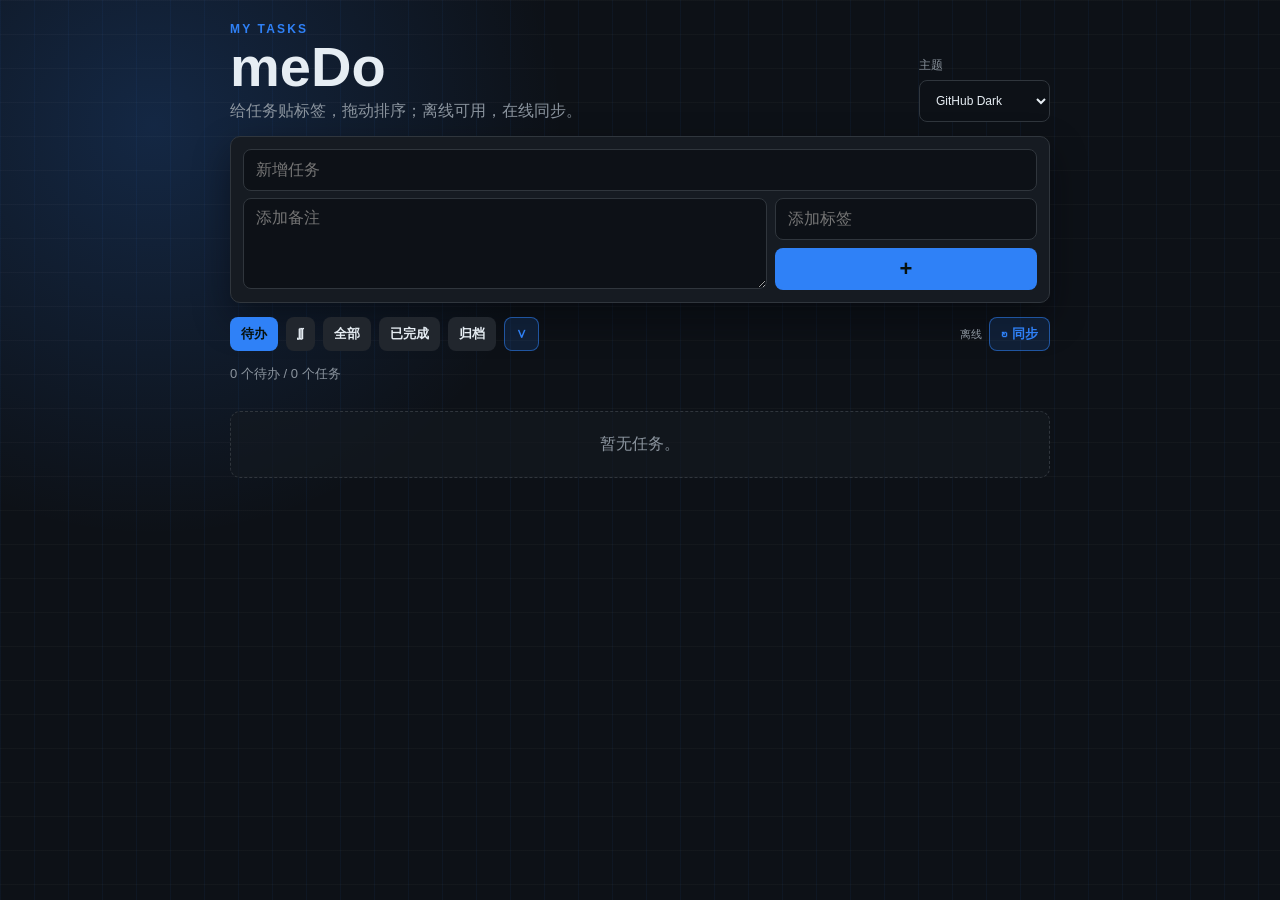
==== index.html @ c62c3bc5 "Avoid iOS standalone mode for Access login" ====
<!doctype html>
<html lang="zh-CN">
<head>
  <meta charset="utf-8">
  <meta name="viewport" content="width=device-width, initial-scale=1">
  <meta name="theme-color" content="#0d1117">
  <meta name="apple-mobile-web-app-title" content="meDo">
  <meta name="apple-mobile-web-app-status-bar-style" content="default">
  <title>meDo</title>
  <link rel="manifest" href="./manifest.webmanifest">
  <link rel="icon" href="./public/favicon.ico" sizes="any">
  <link rel="icon" type="image/png" sizes="32x32" href="./public/favicon-32.png">
  <link rel="icon" type="image/png" sizes="16x16" href="./public/favicon-16.png">
  <link rel="apple-touch-icon" href="./public/apple-touch-icon.png">
  <style>
    html {
      min-height: 100%;
      background: #0d1117;
    }

    body {
      min-height: 100dvh;
      margin: 0;
      background: #0d1117;
      color: #f0f6fc;
    }
  </style>
  <link rel="stylesheet" href="./src/styles/app.css?v=20260629h">
</head>
<body>
  <main class="app-shell">
    <header class="app-header">
      <div>
        <p class="eyebrow">MY TASKS</p>
        <h1>meDo</h1>
        <p class="subtitle">给任务贴标签，拖动排序；离线可用，在线同步。</p>
      </div>

      <label class="theme-control">
        <span>主题</span>
        <select id="themeSelect" aria-label="选择主题"></select>
      </label>
    </header>

    <form class="composer" id="todoForm">
      <div class="fields">
        <input id="todoTitle" name="title" autocomplete="off" maxlength="200" placeholder="新增任务" required>
        <div class="composer-detail-row">
          <textarea id="todoNote" name="note" maxlength="2000" placeholder="添加备注"></textarea>
          <div class="composer-side">
            <div class="tag-input-wrap">
              <input id="todoTags" name="tags" autocomplete="off" maxlength="200" placeholder="添加标签">
              <div class="tag-suggestions" id="tagSuggestions" hidden></div>
            </div>
            <div class="form-actions">
              <button class="cancel-edit-button" id="cancelEditButton" type="button" aria-label="取消编辑" title="取消编辑" hidden>×</button>
              <button class="add-button" type="submit" aria-label="添加" title="添加">+</button>
            </div>
          </div>
        </div>
      </div>
    </form>

    <section class="controls" aria-label="任务筛选">
      <div class="filter-tabs" id="statusFilters">
        <button class="filter active" type="button" data-status="active">待办</button>
        <button class="filter" type="button" data-status="important" title="重要">∭</button>
        <button class="filter" type="button" data-status="all">全部</button>
        <button class="filter" type="button" data-status="done">已完成</button>
        <button class="filter" type="button" data-status="archived">归档</button>
        <button class="sort-button compact" id="sortButton" type="button" aria-label="排序：新任务在前" title="排序：新任务在前">∨</button>
      </div>
      <div class="sync-cluster">
        <span class="sync-status" id="syncStatus" role="status">连接中</span>
        <button class="sync-button compact" id="syncButton" type="button" title="同步到云端">↻ 同步</button>
      </div>
    </section>

    <nav class="tag-filters" id="tagFilters" aria-label="按标签筛选"></nav>

    <div class="toolbar">
      <span id="todoCount">0 个待办</span>
      <button class="secondary compact hidden-action" id="clearDoneButton" type="button">清除已完成</button>
    </div>

    <ol class="list" id="todoList"></ol>
    <div class="empty" id="emptyState">暂无任务。</div>
  </main>

  <template id="todoItemTemplate">
    <li class="item">
      <div class="item-tools">
        <button class="drag-handle" type="button" aria-label="拖动排序" title="拖动排序">⋮</button>
        <button class="importance-button" type="button" aria-label="重要性：一级" title="重要性：一级">∫</button>
      </div>
      <input class="check" type="checkbox">
      <div class="content">
        <strong class="title"></strong>
        <span class="note"></span>
        <div class="tags"></div>
        <form class="tag-editor" hidden>
          <input class="tag-editor-input" maxlength="200" aria-label="任务标签" placeholder="标签，用逗号分隔">
          <button class="compact" type="submit">保存</button>
          <button class="secondary compact cancel-tags" type="button">取消</button>
        </form>
      </div>
      <button class="tag-button" type="button" aria-label="编辑标签" title="编辑标签">#</button>
      <button class="archive-button" type="button" aria-label="归档任务" title="归档任务">⇲</button>
    </li>
  </template>

  <script type="module" src="./src/app.js?v=20260803a"></script>
</body>
</html>
---- src/styles/app.css ----
* {
  box-sizing: border-box;
}

:root {
  color-scheme: dark;
}

:root[data-tone="light"] {
  color-scheme: light;
}

body {
  min-height: 100vh;
  margin: 0;
  padding: 22px;
  color: var(--text, #e6edf3);
  background:
    linear-gradient(90deg, var(--grid-a, rgba(255,255,255,.035)) 1px, transparent 1px) 0 0 / 34px 34px,
    linear-gradient(var(--grid-b, rgba(255,255,255,.03)) 1px, transparent 1px) 0 0 / 34px 34px,
    radial-gradient(circle at 12% 14%, var(--glow-a, rgba(88,166,255,.13)), transparent 30%),
    var(--bg, #0d1117);
  font-family: "Trebuchet MS", "Segoe UI", "Microsoft YaHei", sans-serif;
}

button,
input,
textarea,
select {
  font: inherit;
}

button,
select {
  cursor: pointer;
}

button:disabled {
  cursor: not-allowed;
  opacity: .45;
}

.app-shell {
  width: min(820px, 100%);
  margin: 0 auto;
  display: grid;
  gap: 14px;
}

.app-header {
  display: flex;
  justify-content: space-between;
  align-items: end;
  gap: 24px;
}

.eyebrow {
  margin: 0 0 4px;
  color: var(--accent, #58a6ff);
  font-size: 12px;
  font-weight: 900;
  letter-spacing: .18em;
}

h1 {
  margin: 0;
  font-size: clamp(34px, 7vw, 56px);
  line-height: .95;
}

.subtitle {
  margin: 8px 0 0;
  color: var(--muted, #8b949e);
}

.theme-control {
  display: grid;
  gap: 6px;
  color: var(--muted, #8b949e);
  font-size: 12px;
}

select,
input,
textarea {
  width: 100%;
  border: 1px solid var(--line, #30363d);
  border-radius: 8px;
  color: var(--text, #e6edf3);
  background: var(--key-bg, #0d1117);
  min-height: 42px;
  padding: 9px 12px;
  outline: none;
}

select:focus,
input:focus,
textarea:focus {
  border-color: var(--accent, #58a6ff);
  box-shadow: 0 0 0 3px color-mix(in srgb, var(--accent, #58a6ff), transparent 78%);
}

textarea {
  height: 42px;
  min-height: 42px;
  resize: vertical;
}

.composer {
  display: block;
  padding: 12px;
  border: 1px solid var(--line, #30363d);
  border-radius: 10px;
  background: var(--panel, #161b22);
  box-shadow: 0 16px 36px var(--shadow, rgba(1, 4, 9, .22));
}

.composer.is-editing {
  border-color: color-mix(in srgb, var(--accent, #58a6ff), transparent 38%);
}

.fields {
  display: grid;
  gap: 7px;
}

.composer-detail-row {
  display: grid;
  grid-template-columns: minmax(0, 2fr) minmax(0, 1fr);
  gap: 8px;
  align-items: stretch;
}

.composer-detail-row textarea {
  height: 91px;
  min-height: 91px;
}

.composer-side {
  display: grid;
  grid-template-rows: 1fr 1fr;
  gap: 8px;
  min-width: 0;
}

.tag-input-wrap {
  position: relative;
  min-width: 0;
}

.add-button {
  min-width: 0;
  width: 100%;
  min-height: 100%;
  padding: 0 12px;
  font-size: 22px;
  line-height: 1;
}

.form-actions {
  display: grid;
  grid-template-columns: 1fr;
  gap: 8px;
}

.form-actions.is-editing {
  grid-template-columns: 1fr 1fr;
}

.cancel-edit-button {
  min-width: 0;
  width: 100%;
  min-height: 100%;
  border: 1px solid color-mix(in srgb, var(--accent, #58a6ff), transparent 45%);
  color: var(--accent, #58a6ff);
  background: color-mix(in srgb, var(--accent, #58a6ff), transparent 86%);
  font-size: 22px;
  line-height: 1;
}

.tag-suggestions {
  position: absolute;
  z-index: 20;
  top: calc(100% + 6px);
  left: 0;
  right: 0;
  display: flex;
  flex-wrap: wrap;
  gap: 6px;
  padding: 8px;
  border: 1px solid var(--line, #30363d);
  border-radius: 9px;
  background: color-mix(in srgb, var(--panel, #161b22), var(--bg, #0d1117) 18%);
  box-shadow: 0 14px 30px var(--shadow, rgba(1, 4, 9, .28));
}

.tag-suggestions[hidden] {
  display: none;
}

button.tag-suggestion {
  min-height: 28px;
  padding: 0 9px;
  border-radius: 999px;
  color: var(--accent, #58a6ff);
  background: color-mix(in srgb, var(--accent, #58a6ff), transparent 86%);
  font-size: 12px;
}

button {
  min-height: 42px;
  border: 0;
  border-radius: 8px;
  padding: 0 16px;
  color: #07120f;
  background: var(--accent, #58a6ff);
  font-weight: 900;
}

button.secondary,
button.filter,
button.tag-filter {
  color: var(--text, #e6edf3);
  background: var(--touch-bg, #21262d);
}

button.tag-filter {
  border: 1px solid color-mix(in srgb, var(--tag-accent), transparent 70%);
  color: var(--tag-accent);
  background: color-mix(in srgb, var(--tag-accent), transparent 90%);
}

button.compact,
button.filter,
button.tag-filter,
button.sync-button,
button.sort-button {
  min-height: 34px;
  padding: 0 11px;
  font-size: 13px;
}

button.sync-button,
button.sort-button {
  border: 1px solid color-mix(in srgb, var(--accent, #58a6ff), transparent 45%);
  color: var(--accent, #58a6ff);
  background: color-mix(in srgb, var(--accent, #58a6ff), transparent 86%);
}

button.sync-button:hover,
button.sort-button:hover,
.cancel-edit-button:hover {
  background: color-mix(in srgb, var(--accent, #58a6ff), transparent 78%);
}

.controls,
.toolbar {
  display: flex;
  justify-content: space-between;
  align-items: center;
  gap: 12px;
}

.sync-cluster {
  display: flex;
  align-items: center;
  justify-content: flex-end;
  gap: 7px;
  margin-left: auto;
  min-width: fit-content;
}

.filter-tabs,
.tag-filters {
  display: flex;
  flex-wrap: wrap;
  gap: 8px;
}

button.filter.active {
  color: #07120f;
  background: var(--accent, #58a6ff);
}

button.tag-filter.active {
  color: #12071f;
  background: var(--tag-accent);
  border-color: var(--tag-accent);
}

.tag-filters:empty {
  display: none;
}

.sync-status,
.toolbar {
  color: var(--muted, #8b949e);
  font-size: 13px;
}

.sync-status {
  max-width: 120px;
  overflow: hidden;
  text-align: right;
  text-overflow: ellipsis;
  white-space: nowrap;
  font-size: 11px;
  line-height: 1;
}

.sync-status.error {
  color: var(--danger, #f85149);
}

.hidden-action {
  display: none;
}

.list {
  display: grid;
  gap: 10px;
  margin: 0;
  padding: 0;
  list-style: none;
}

.item {
  display: grid;
  grid-template-columns: auto auto minmax(0, 1fr) auto auto;
  gap: 10px;
  align-items: start;
  padding: 12px;
  border: 1px solid var(--line, #30363d);
  border-radius: 10px;
  background: var(--panel, #161b22);
  box-shadow: 0 12px 30px var(--shadow, rgba(1, 4, 9, .2));
  transition: opacity .16s ease, transform .16s ease, border-color .16s ease;
}

.item.done {
  opacity: .5;
  box-shadow: none;
}

.item.done .title {
  text-decoration: line-through;
}

.item.dragging {
  opacity: .7;
  transform: scale(.99);
  border-color: var(--accent, #58a6ff);
  box-shadow: none;
}

.item.is-confirming {
  animation: task-confirm .22s ease-out;
}

.is-confirming-control {
  animation: control-confirm .18s ease-out;
}

@keyframes task-confirm {
  0% {
    border-color: color-mix(in srgb, var(--accent, #58a6ff), var(--line, #30363d) 42%);
    background: color-mix(in srgb, var(--accent, #58a6ff), var(--panel, #161b22) 88%);
  }

  100% {
    border-color: var(--line, #30363d);
    background: var(--panel, #161b22);
  }
}

@keyframes control-confirm {
  0% {
    transform: scale(.94);
    filter: brightness(1.18);
  }

  100% {
    transform: scale(1);
    filter: brightness(1);
  }
}

@media (prefers-reduced-motion: reduce) {
  .item.is-confirming,
  .is-confirming-control {
    animation: none;
  }
}

.item-tools {
  display: grid;
  gap: 4px;
  justify-items: center;
  align-self: start;
}

.drag-handle,
.importance-button,
.tag-button,
.archive-button {
  display: grid;
  place-items: center;
  width: 30px;
  min-height: 30px;
  padding: 0;
  color: var(--muted, #8b949e);
  background: transparent;
  touch-action: none;
  user-select: none;
}

.importance-button {
  width: auto;
  height: auto;
  min-height: 0;
  margin-top: var(--importance-offset, 6px);
  padding: 3px 8px;
  border: 0;
  border-radius: 999px;
  font-size: 12px;
  line-height: 1.2;
  font-weight: 400;
}

.importance-1 {
  color: color-mix(in srgb, var(--text, #e6edf3), var(--bg, #0d1117) 42%);
  background: color-mix(in srgb, var(--text, #e6edf3), transparent 92%);
}

.importance-2,
.importance-3 {
  color: var(--accent, #58a6ff);
  background: color-mix(in srgb, var(--accent, #58a6ff), transparent 86%);
}

.importance-button:hover {
  background: color-mix(in srgb, var(--accent, #58a6ff), transparent 88%);
}

.drag-handle {
  height: 24px;
  min-height: 24px;
  margin-top: 1px;
  font-size: 20px;
  line-height: 1;
  cursor: grab;
}

.drag-handle:active {
  cursor: grabbing;
}

.archive-button {
  height: 24px;
  min-height: 24px;
  margin-top: 0;
  font-size: 17px;
  font-weight: 400;
  line-height: 1;
}

.tag-button {
  height: 24px;
  min-height: 24px;
  margin-top: 0;
  font-size: 14px;
  font-weight: 400;
  line-height: 1;
}

.tag-button:hover {
  color: var(--accent, #58a6ff);
  background: color-mix(in srgb, var(--accent, #58a6ff), transparent 88%);
}

.archive-button:hover {
  color: var(--accent, #58a6ff);
  background: color-mix(in srgb, var(--accent, #58a6ff), transparent 88%);
}

.check {
  width: 21px;
  height: 21px;
  min-height: 21px;
  margin: 2px 0 0;
  padding: 0;
  accent-color: var(--accent, #58a6ff);
  cursor: pointer;
}

.content {
  min-width: 0;
}

.title {
  display: block;
  color: var(--text, #e6edf3);
  font-size: 17px;
  line-height: 1.35;
  cursor: pointer;
  overflow-wrap: anywhere;
}

.title a,
.note a {
  color: var(--accent, #58a6ff);
  text-decoration: none;
  border-bottom: 1px solid color-mix(in srgb, var(--accent, #58a6ff), transparent 55%);
}

.title a:hover,
.note a:hover {
  border-bottom-color: currentColor;
}

.note {
  display: block;
  margin-top: 5px;
  color: color-mix(in srgb, var(--text, #e6edf3), var(--bg, #0d1117) 42%);
  font-size: 14px;
  line-height: 1.45;
  white-space: nowrap;
  overflow: hidden;
  text-overflow: ellipsis;
  overflow-wrap: anywhere;
}

.note[hidden],
.tags:empty {
  display: none;
}

.note.is-collapsible {
  cursor: pointer;
}

.note.expanded {
  white-space: pre-wrap;
  overflow: visible;
}

.tags {
  display: flex;
  flex-wrap: wrap;
  gap: 6px;
  margin-top: 9px;
}

.tag-editor {
  grid-template-columns: minmax(0, 1fr) auto auto;
  gap: 6px;
  margin-top: 9px;
}

.tag-editor:not([hidden]) {
  display: grid;
}

.tag-editor input {
  min-width: 0;
  padding-block: 7px;
}

.tag {
  padding: 3px 8px;
  border-radius: 999px;
  color: var(--tag-accent);
  background: color-mix(in srgb, var(--tag-accent), transparent 88%);
  font-size: 12px;
  font-weight: 800;
}

.empty {
  display: none;
  padding: 22px;
  border: 1px dashed var(--line, #30363d);
  border-radius: 10px;
  color: var(--muted, #8b949e);
  text-align: center;
  background: color-mix(in srgb, var(--panel, #161b22), transparent 42%);
}

.empty.show {
  display: block;
}

@media (max-width: 620px) {
  body {
    padding: 12px 10px;
  }

  .app-header {
    align-items: start;
    gap: 12px;
  }

  .eyebrow,
  .subtitle {
    display: none;
  }

  h1 {
    font-size: 34px;
  }

  .theme-control {
    width: 132px;
  }

  .theme-control span {
    display: none;
  }

  select,
  input,
  textarea {
    border-radius: 7px;
    min-height: 38px;
    padding: 7px 10px;
  }

  textarea {
    height: 38px;
    min-height: 38px;
  }

  .composer {
    padding: 10px;
  }

  .composer-detail-row {
    grid-template-columns: minmax(0, 2fr) minmax(0, 1fr);
    gap: 7px;
  }

  .composer-detail-row textarea {
    height: 83px;
    min-height: 83px;
  }

  .composer-side,
  .form-actions {
    gap: 7px;
  }

  .add-button {
    padding: 0 10px;
    font-size: 20px;
  }

  .tag-suggestions {
    gap: 5px;
    padding: 7px;
  }

  button.tag-suggestion {
    min-height: 27px;
    padding: 0 8px;
  }

  .controls {
    align-items: center;
    flex-direction: row;
    gap: 8px;
  }

  .toolbar {
    width: 100%;
    justify-content: space-between;
  }

  .sync-cluster {
    gap: 6px;
    margin-left: auto;
  }

  .sync-status {
    max-width: 76px;
    font-size: 10px;
  }

  .filter-tabs,
  .tag-filters {
    gap: 6px;
  }

  button.compact,
  button.filter,
  button.tag-filter,
  button.sync-button,
  button.sort-button {
    min-height: 31px;
    padding: 0 9px;
    font-size: 12px;
  }

  .item {
    grid-template-columns: auto auto minmax(0, 1fr) auto auto;
    gap: 7px;
    padding: 10px 8px;
    border-radius: 9px;
  }

  .item-tools {
    gap: 2px;
  }

  .drag-handle,
  .importance-button,
  .tag-button,
  .archive-button {
    width: 26px;
    min-height: 26px;
  }

  .tag-button,
  .archive-button {
    height: 21px;
    min-height: 21px;
    margin-top: 0;
    font-weight: 400;
  }

  .tag-button {
    font-size: 13px;
  }

  .archive-button {
    font-size: 15px;
  }

  .drag-handle {
    height: 21px;
    min-height: 21px;
    margin-top: 0;
    font-size: 18px;
  }

  .importance-button {
    width: auto;
    height: auto;
    min-height: 0;
    margin-top: var(--importance-offset, 5px);
    padding: 2px 7px;
    font-size: 11px;
  }

  .check {
    width: 19px;
    height: 19px;
    min-height: 19px;
    margin-top: 1px;
  }

  .title {
    font-size: 15px;
  }

  .note {
    font-size: 13px;
    margin-top: 3px;
  }

  .tags {
    gap: 5px;
    margin-top: 6px;
  }

  .tag {
    padding: 2px 7px;
    font-size: 11px;
  }

  .tag-editor {
    grid-template-columns: 1fr auto;
  }

  .tag-editor .cancel-tags {
    grid-column: 2;
  }
}
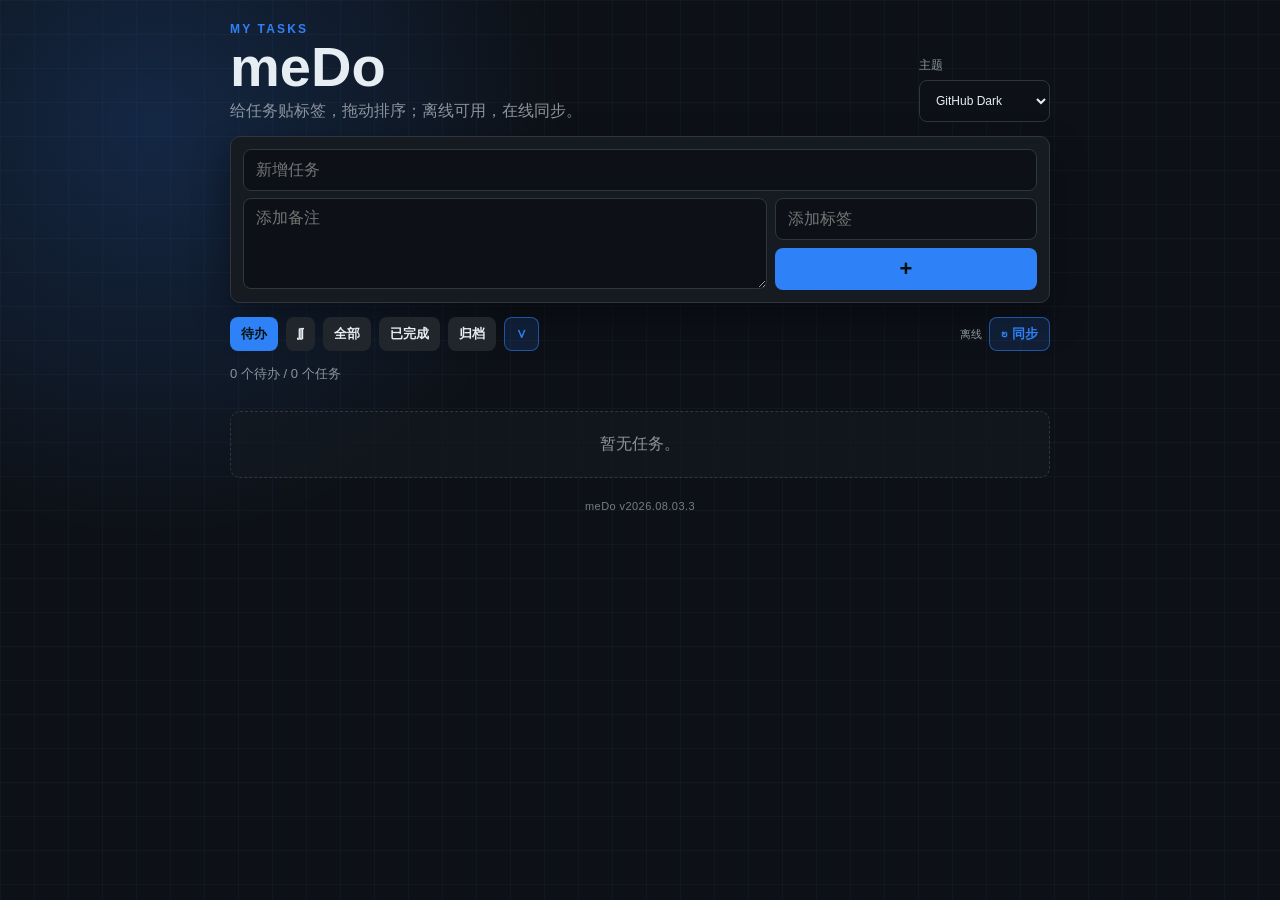
==== commit 6621727a: "Show deployed app version" ====
--- a/index.html
+++ b/index.html
@@ -25,7 +25,7 @@
       color: #f0f6fc;
     }
   </style>
-  <link rel="stylesheet" href="./src/styles/app.css?v=20260629h">
+  <link rel="stylesheet" href="./src/styles/app.css?v=20260803b">
 </head>
 <body>
   <main class="app-shell">
@@ -85,6 +85,8 @@
 
     <ol class="list" id="todoList"></ol>
     <div class="empty" id="emptyState">暂无任务。</div>
+
+    <footer class="app-version" aria-label="当前版本">meDo v2026.08.03.3</footer>
   </main>
 
   <template id="todoItemTemplate">
--- a/src/styles/app.css
+++ b/src/styles/app.css
@@ -589,6 +589,15 @@
   display: block;
 }
 
+.app-version {
+  padding: 8px 0 2px;
+  color: color-mix(in srgb, var(--muted, #8b949e), transparent 18%);
+  font-size: 11px;
+  letter-spacing: .04em;
+  text-align: center;
+  user-select: none;
+}
+
 @media (max-width: 620px) {
   body {
     padding: 12px 10px;
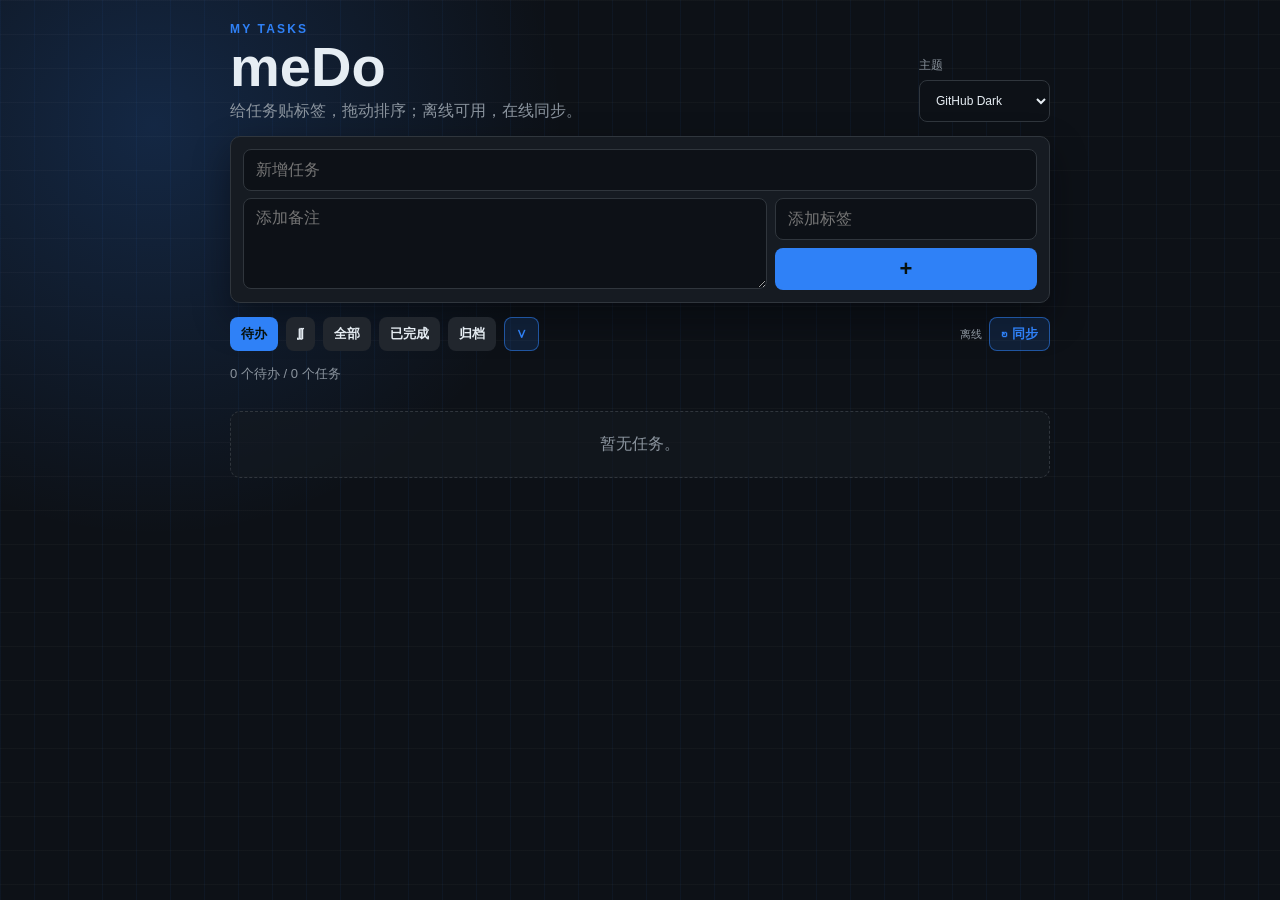
==== commit 0e8e01d2: "Revert D1 archive sync and PWA changes" ====
--- a/index.html
+++ b/index.html
@@ -4,28 +4,12 @@
   <meta charset="utf-8">
   <meta name="viewport" content="width=device-width, initial-scale=1">
   <meta name="theme-color" content="#0d1117">
-  <meta name="apple-mobile-web-app-title" content="meDo">
-  <meta name="apple-mobile-web-app-status-bar-style" content="default">
   <title>meDo</title>
-  <link rel="manifest" href="./manifest.webmanifest">
   <link rel="icon" href="./public/favicon.ico" sizes="any">
   <link rel="icon" type="image/png" sizes="32x32" href="./public/favicon-32.png">
   <link rel="icon" type="image/png" sizes="16x16" href="./public/favicon-16.png">
   <link rel="apple-touch-icon" href="./public/apple-touch-icon.png">
-  <style>
-    html {
-      min-height: 100%;
-      background: #0d1117;
-    }
-
-    body {
-      min-height: 100dvh;
-      margin: 0;
-      background: #0d1117;
-      color: #f0f6fc;
-    }
-  </style>
-  <link rel="stylesheet" href="./src/styles/app.css?v=20260803b">
+  <link rel="stylesheet" href="./src/styles/app.css?v=20260629h">
 </head>
 <body>
   <main class="app-shell">
@@ -85,8 +69,6 @@
 
     <ol class="list" id="todoList"></ol>
     <div class="empty" id="emptyState">暂无任务。</div>
-
-    <footer class="app-version" aria-label="当前版本">meDo v2026.08.03.3</footer>
   </main>
 
   <template id="todoItemTemplate">
@@ -111,6 +93,6 @@
     </li>
   </template>
 
-  <script type="module" src="./src/app.js?v=20260803a"></script>
+  <script type="module" src="./src/app.js?v=20260710a"></script>
 </body>
 </html>
--- a/src/styles/app.css
+++ b/src/styles/app.css
@@ -589,15 +589,6 @@
   display: block;
 }
 
-.app-version {
-  padding: 8px 0 2px;
-  color: color-mix(in srgb, var(--muted, #8b949e), transparent 18%);
-  font-size: 11px;
-  letter-spacing: .04em;
-  text-align: center;
-  user-select: none;
-}
-
 @media (max-width: 620px) {
   body {
     padding: 12px 10px;
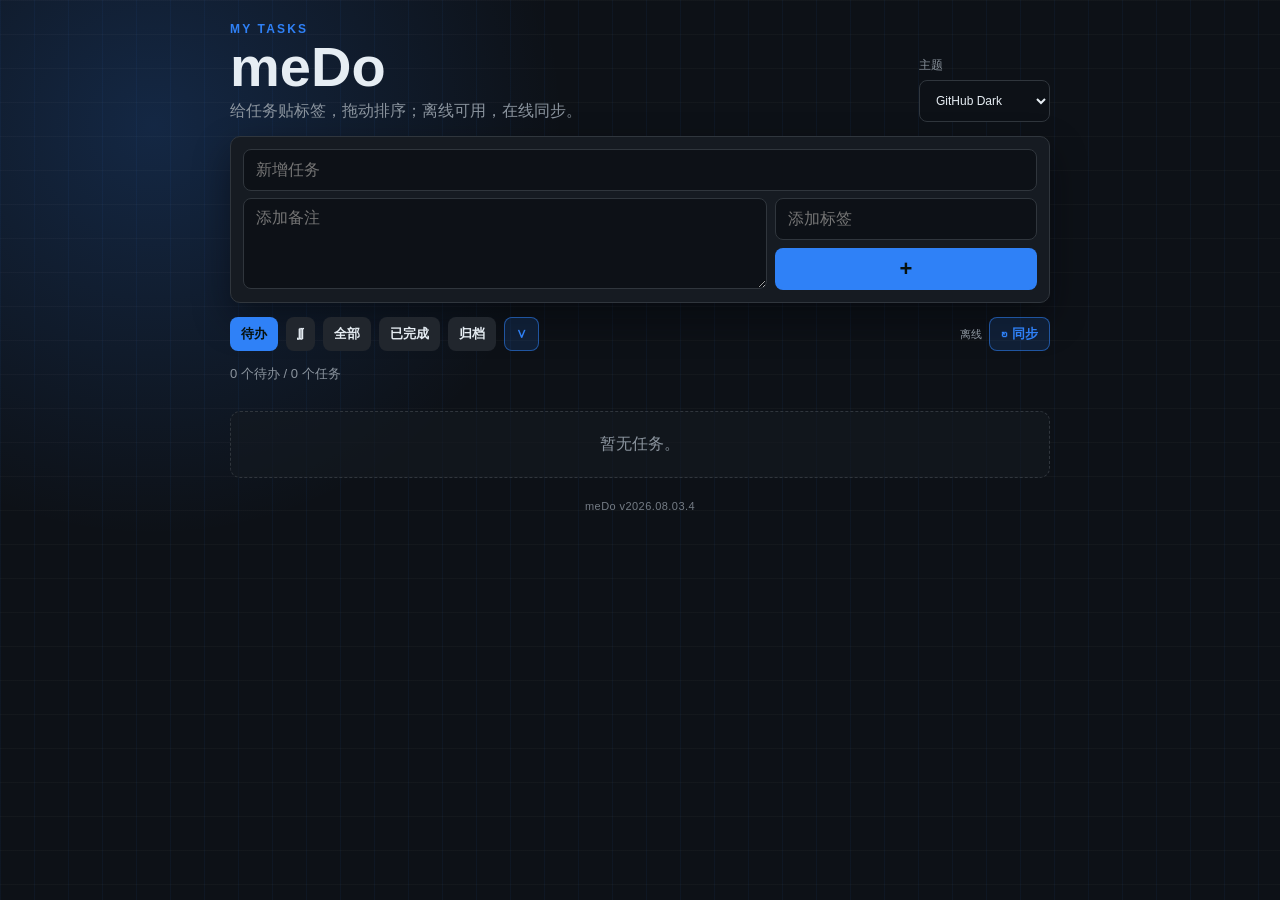
==== commit b6a3d16d: "Limit sync to active tasks" ====
--- a/index.html
+++ b/index.html
@@ -9,7 +9,7 @@
   <link rel="icon" type="image/png" sizes="32x32" href="./public/favicon-32.png">
   <link rel="icon" type="image/png" sizes="16x16" href="./public/favicon-16.png">
   <link rel="apple-touch-icon" href="./public/apple-touch-icon.png">
-  <link rel="stylesheet" href="./src/styles/app.css?v=20260629h">
+  <link rel="stylesheet" href="./src/styles/app.css?v=20260803c">
 </head>
 <body>
   <main class="app-shell">
@@ -69,6 +69,8 @@
 
     <ol class="list" id="todoList"></ol>
     <div class="empty" id="emptyState">暂无任务。</div>
+
+    <footer class="app-version" aria-label="当前版本">meDo v2026.08.03.4</footer>
   </main>
 
   <template id="todoItemTemplate">
@@ -93,6 +95,6 @@
     </li>
   </template>
 
-  <script type="module" src="./src/app.js?v=20260710a"></script>
+  <script type="module" src="./src/app.js?v=20260803b"></script>
 </body>
 </html>
--- a/src/styles/app.css
+++ b/src/styles/app.css
@@ -589,6 +589,15 @@
   display: block;
 }
 
+.app-version {
+  padding: 8px 0 2px;
+  color: color-mix(in srgb, var(--muted, #8b949e), transparent 18%);
+  font-size: 11px;
+  letter-spacing: .04em;
+  text-align: center;
+  user-select: none;
+}
+
 @media (max-width: 620px) {
   body {
     padding: 12px 10px;
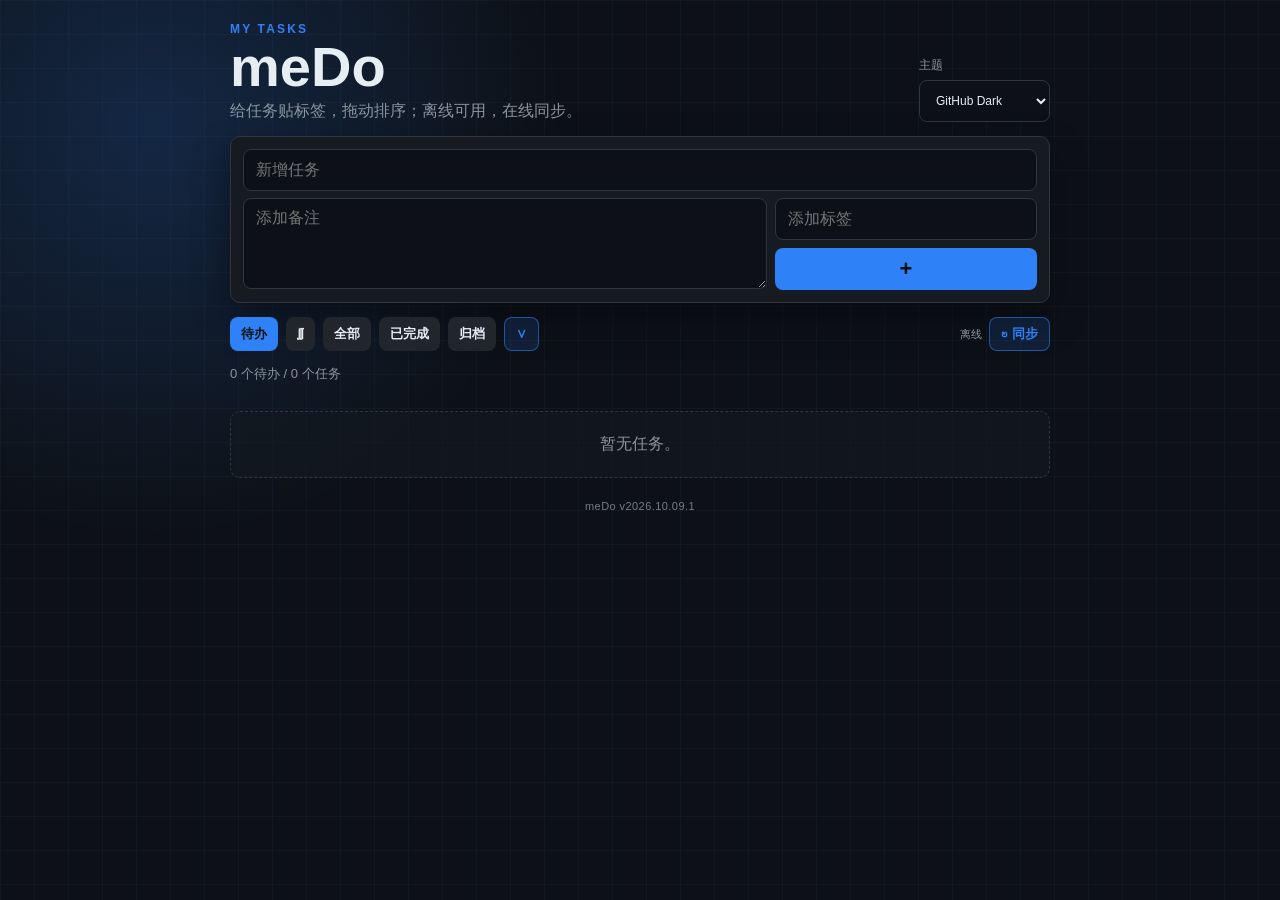
==== commit 44843a72: "Update visible release version to 2026.10.09.1" ====
--- a/index.html
+++ b/index.html
@@ -70,7 +70,7 @@
     <ol class="list" id="todoList"></ol>
     <div class="empty" id="emptyState">暂无任务。</div>
 
-    <footer class="app-version" aria-label="当前版本">meDo v2026.08.03.4</footer>
+    <footer class="app-version" aria-label="当前版本">meDo v2026.10.09.1</footer>
   </main>
 
   <template id="todoItemTemplate">
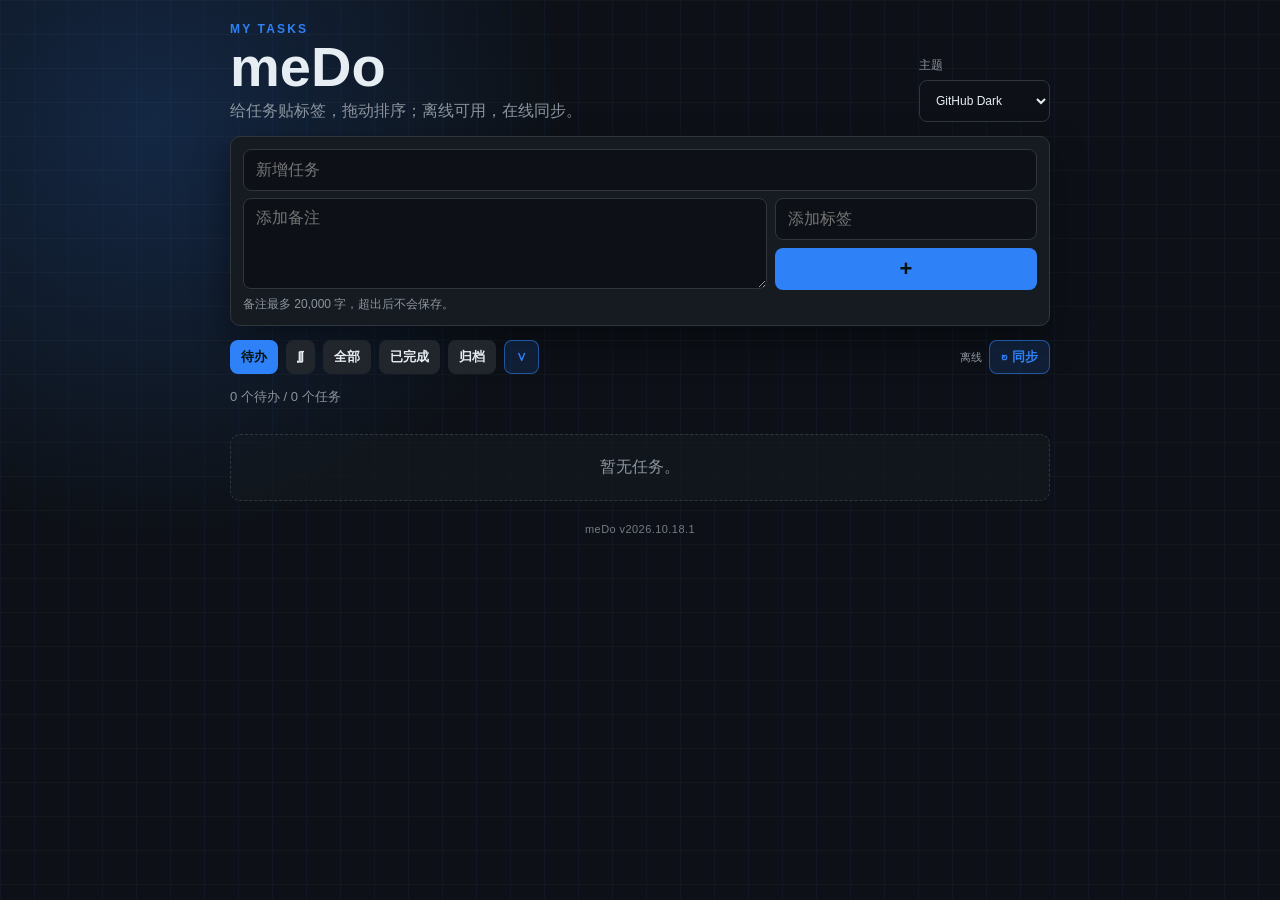
==== commit 097eefa2: "Raise note limit to 20000 with explicit validation" ====
--- a/index.html
+++ b/index.html
@@ -9,7 +9,7 @@
   <link rel="icon" type="image/png" sizes="32x32" href="./public/favicon-32.png">
   <link rel="icon" type="image/png" sizes="16x16" href="./public/favicon-16.png">
   <link rel="apple-touch-icon" href="./public/apple-touch-icon.png">
-  <link rel="stylesheet" href="./src/styles/app.css?v=20260803c">
+  <link rel="stylesheet" href="./src/styles/app.css?v=20261018a">
 </head>
 <body>
   <main class="app-shell">
@@ -30,7 +30,7 @@
       <div class="fields">
         <input id="todoTitle" name="title" autocomplete="off" maxlength="200" placeholder="新增任务" required>
         <div class="composer-detail-row">
-          <textarea id="todoNote" name="note" maxlength="2000" placeholder="添加备注"></textarea>
+          <textarea id="todoNote" name="note" aria-describedby="noteLimitHint" placeholder="添加备注"></textarea>
           <div class="composer-side">
             <div class="tag-input-wrap">
               <input id="todoTags" name="tags" autocomplete="off" maxlength="200" placeholder="添加标签">
@@ -43,6 +43,7 @@
           </div>
         </div>
       </div>
+      <p id="noteLimitHint" role="status" aria-live="polite" style="margin: 6px 0 0; font-size: 12px; color: var(--muted)">备注最多 20,000 字，超出后不会保存。</p>
     </form>
 
     <section class="controls" aria-label="任务筛选">
@@ -70,7 +71,7 @@
     <ol class="list" id="todoList"></ol>
     <div class="empty" id="emptyState">暂无任务。</div>
 
-    <footer class="app-version" aria-label="当前版本">meDo v2026.10.09.1</footer>
+    <footer class="app-version" aria-label="当前版本">meDo v2026.10.18.1</footer>
   </main>
 
   <template id="todoItemTemplate">
@@ -95,6 +96,6 @@
     </li>
   </template>
 
-  <script type="module" src="./src/app.js?v=20260803b"></script>
+  <script type="module" src="./src/app.js?v=20261018a"></script>
 </body>
 </html>
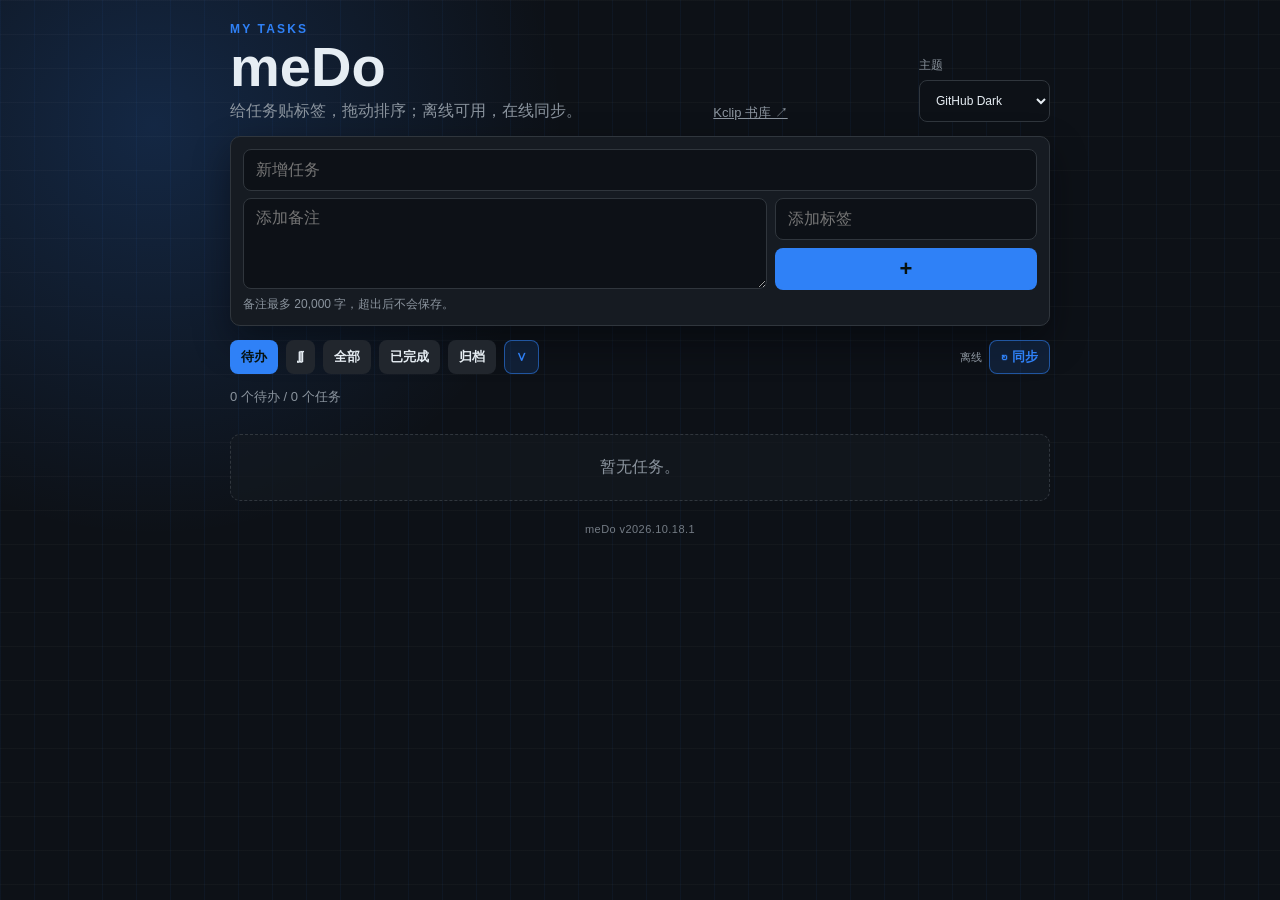
==== commit 30aa5dad: "Add Access-protected Kclip book management page" ====
--- a/index.html
+++ b/index.html
@@ -20,6 +20,7 @@
         <p class="subtitle">给任务贴标签，拖动排序；离线可用，在线同步。</p>
       </div>
 
+      <a href="/books.html" style="color:var(--muted,#8b949e);font-size:13px;white-space:nowrap">Kclip 书库 ↗</a>
       <label class="theme-control">
         <span>主题</span>
         <select id="themeSelect" aria-label="选择主题"></select>
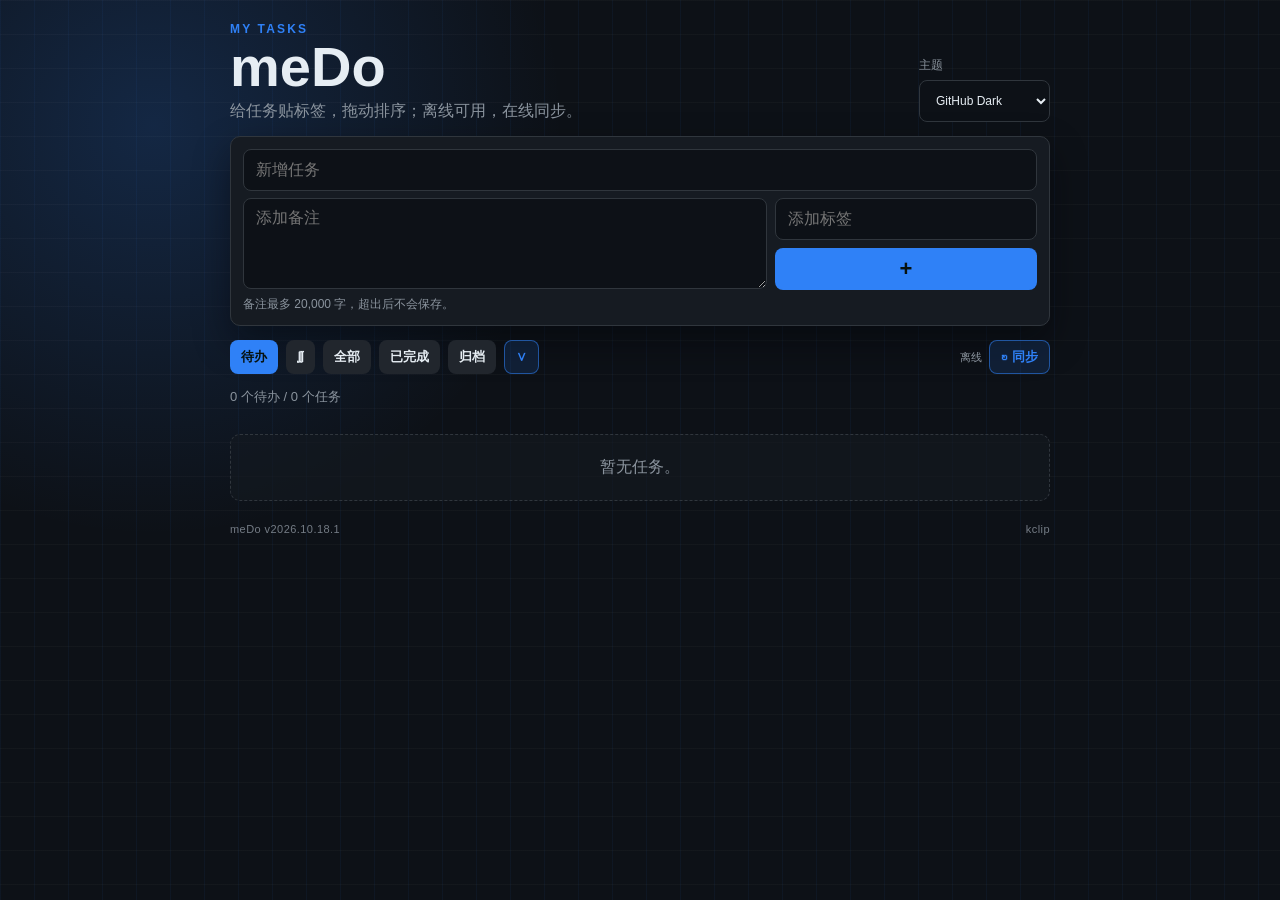
==== commit b244ce7e: "Move kclip link beside version in page footer" ====
--- a/index.html
+++ b/index.html
@@ -9,7 +9,7 @@
   <link rel="icon" type="image/png" sizes="32x32" href="./public/favicon-32.png">
   <link rel="icon" type="image/png" sizes="16x16" href="./public/favicon-16.png">
   <link rel="apple-touch-icon" href="./public/apple-touch-icon.png">
-  <link rel="stylesheet" href="./src/styles/app.css?v=20261018a">
+  <link rel="stylesheet" href="./src/styles/app.css?v=20261020a">
 </head>
 <body>
   <main class="app-shell">
@@ -20,7 +20,6 @@
         <p class="subtitle">给任务贴标签，拖动排序；离线可用，在线同步。</p>
       </div>
 
-      <a href="/books.html" style="color:var(--muted,#8b949e);font-size:13px;white-space:nowrap">Kclip 书库 ↗</a>
       <label class="theme-control">
         <span>主题</span>
         <select id="themeSelect" aria-label="选择主题"></select>
@@ -72,7 +71,7 @@
     <ol class="list" id="todoList"></ol>
     <div class="empty" id="emptyState">暂无任务。</div>
 
-    <footer class="app-version" aria-label="当前版本">meDo v2026.10.18.1</footer>
+    <footer class="app-version" aria-label="版本与书库"><span>meDo v2026.10.18.1</span><a href="/books">kclip</a></footer>
   </main>
 
   <template id="todoItemTemplate">
--- a/src/styles/app.css
+++ b/src/styles/app.css
@@ -590,12 +590,25 @@
 }
 
 .app-version {
+  display: flex;
+  justify-content: space-between;
+  align-items: center;
   padding: 8px 0 2px;
   color: color-mix(in srgb, var(--muted, #8b949e), transparent 18%);
   font-size: 11px;
   letter-spacing: .04em;
-  text-align: center;
+  text-align: left;
   user-select: none;
+}
+
+.app-version a {
+  color: inherit;
+  font: inherit;
+  text-decoration: none;
+}
+
+.app-version a:hover {
+  text-decoration: underline;
 }
 
 @media (max-width: 620px) {
